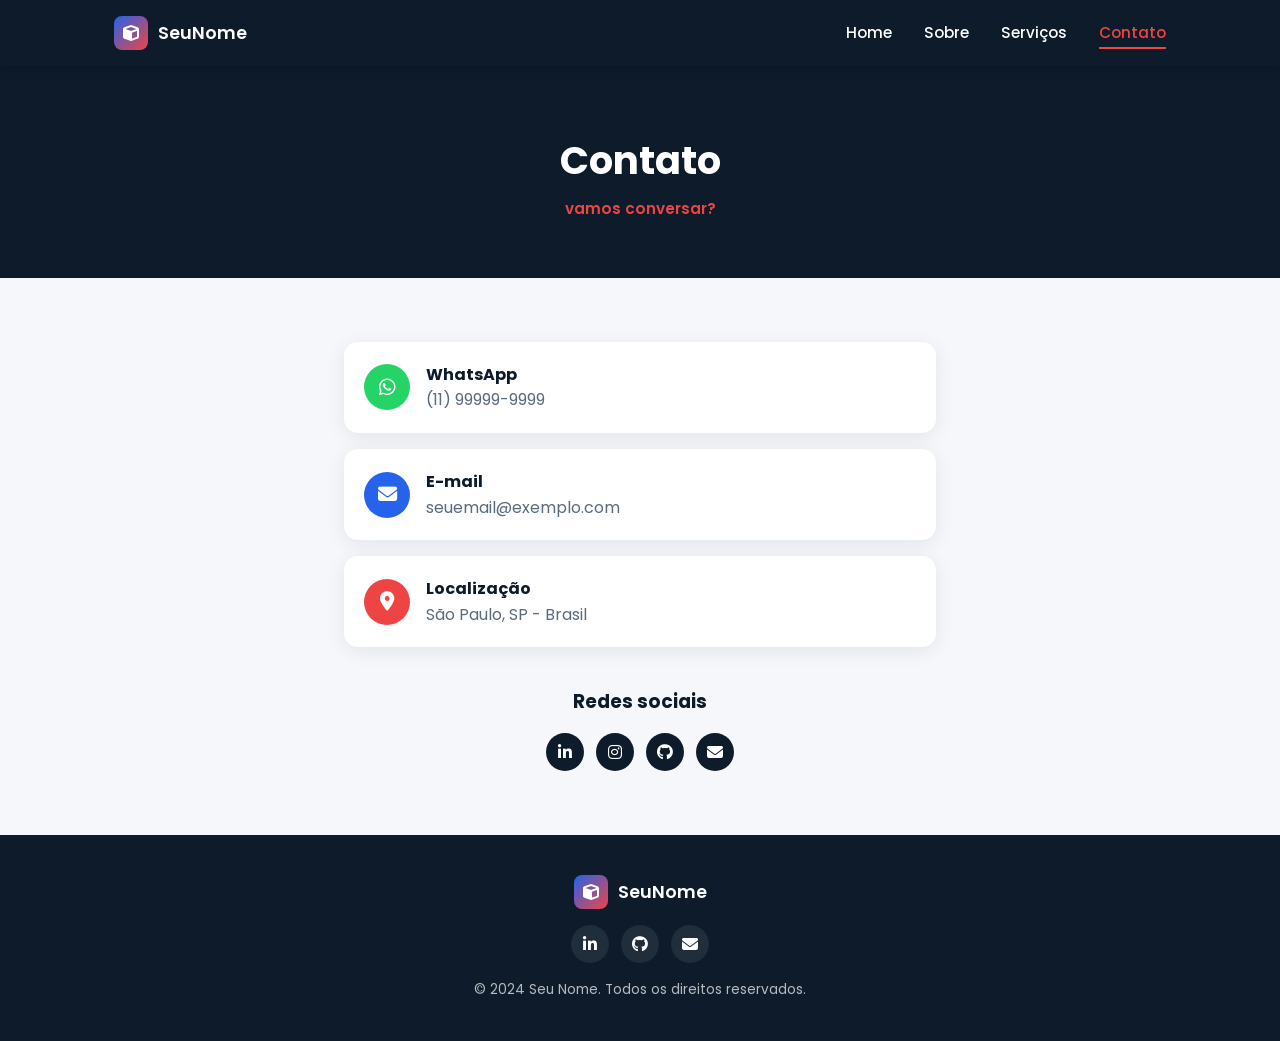
==== claude-referencia/contato.html @ 5c784d19 "atualização e manutenção de bugs" ====
<!DOCTYPE html>
<html lang="pt-BR">

<head>
  <meta charset="UTF-8">
  <meta name="viewport" content="width=device-width, initial-scale=1.0">
  <title>Contato | Seu Nome - Desenvolvedor Web</title>
  <link rel="preconnect" href="https://fonts.googleapis.com">
  <link href="https://fonts.googleapis.com/css2?family=Poppins:wght@400;500;600;700&display=swap" rel="stylesheet">
  <link rel="stylesheet" href="https://cdnjs.cloudflare.com/ajax/libs/font-awesome/6.5.1/css/all.min.css">
  <link rel="stylesheet" href="style.css">
</head>

<body>

  <header>
    <div class="header-inner">
      <a href="index.html" class="logo">
        <span class="logo-icon"><i class="fa-solid fa-cube"></i></span>
        SeuNome
      </a>
      <nav class="main-nav">
        <ul>
          <li><a href="index.html">Home</a></li>
          <li><a href="sobre.html">Sobre</a></li>
          <li><a href="servicos.html">Serviços</a></li>
          <li><a href="contato.html" class="ativo">Contato</a></li>
        </ul>
      </nav>
      <button class="menu-btn" id="menu-btn"><i class="fa-solid fa-bars"></i></button>
    </div>
    <div class="menu-mobile" id="menu-mobile">
      <a href="index.html">Home</a>
      <a href="sobre.html">Sobre</a>
      <a href="servicos.html">Serviços</a>
      <a href="contato.html" class="ativo">Contato</a>
    </div>
  </header>

  <section class="pagina-hero">
    <div class="container">
      <h1>Contato</h1>
      <span class="eyebrow">vamos conversar?</span>
    </div>
  </section>

  <section>
    <div class="container" style="max-width:640px;">
      <div style="display:flex; flex-direction:column; gap:16px; margin-bottom:40px;">

        <a href="https://wa.me/5511999999999"
          style="display:flex; align-items:center; gap:16px; background:var(--branco); border-radius:var(--raio); padding:20px; box-shadow:0 4px 20px rgba(13,27,42,0.08);">
          <span
            style="width:46px; height:46px; border-radius:50%; background:#25D366; color:#fff; display:flex; align-items:center; justify-content:center; font-size:1.2rem; flex-shrink:0;">
            <i class="fa-brands fa-whatsapp"></i>
          </span>
          <div>
            <strong>WhatsApp</strong>
            <p style="color:#5B6B7B;">(11) 99999-9999</p>
          </div>
        </a>

        <a href="mailto:seuemail@exemplo.com"
          style="display:flex; align-items:center; gap:16px; background:var(--branco); border-radius:var(--raio); padding:20px; box-shadow:0 4px 20px rgba(13,27,42,0.08);">
          <span
            style="width:46px; height:46px; border-radius:50%; background:var(--azul-claro); color:#fff; display:flex; align-items:center; justify-content:center; font-size:1.2rem; flex-shrink:0;">
            <i class="fa-solid fa-envelope"></i>
          </span>
          <div>
            <strong>E-mail</strong>
            <p style="color:#5B6B7B;">seuemail@exemplo.com</p>
          </div>
        </a>

        <div
          style="display:flex; align-items:center; gap:16px; background:var(--branco); border-radius:var(--raio); padding:20px; box-shadow:0 4px 20px rgba(13,27,42,0.08);">
          <span
            style="width:46px; height:46px; border-radius:50%; background:var(--vermelho); color:#fff; display:flex; align-items:center; justify-content:center; font-size:1.2rem; flex-shrink:0;">
            <i class="fa-solid fa-location-dot"></i>
          </span>
          <div>
            <strong>Localização</strong>
            <p style="color:#5B6B7B;">São Paulo, SP - Brasil</p>
          </div>
        </div>

      </div>

      <div style="text-align:center;">
        <h3 style="margin-bottom:16px;">Redes sociais</h3>
        <div class="social-icons" style="justify-content:center;">
          <a href="#" aria-label="LinkedIn" style="background:var(--azul-escuro);"><i
              class="fa-brands fa-linkedin-in"></i></a>
          <a href="#" aria-label="Instagram" style="background:var(--azul-escuro);"><i
              class="fa-brands fa-instagram"></i></a>
          <a href="#" aria-label="GitHub" style="background:var(--azul-escuro);"><i class="fa-brands fa-github"></i></a>
          <a href="#" aria-label="E-mail" style="background:var(--azul-escuro);"><i
              class="fa-solid fa-envelope"></i></a>
        </div>
      </div>
    </div>
  </section>

  <footer>
    <a href="index.html" class="logo">
      <span class="logo-icon"><i class="fa-solid fa-cube"></i></span>
      SeuNome
    </a>
    <div class="social-icons">
      <a href="#" aria-label="LinkedIn"><i class="fa-brands fa-linkedin-in"></i></a>
      <a href="#" aria-label="GitHub"><i class="fa-brands fa-github"></i></a>
      <a href="#" aria-label="E-mail"><i class="fa-solid fa-envelope"></i></a>
    </div>
    <p>&copy; 2024 Seu Nome. Todos os direitos reservados.</p>
  </footer>

  <script src="script.js"></script>
</body>

</html>
---- claude-referencia/style.css ----
:root {
  --azul-escuro: #0D1B2A;
  --azul: #1E3A8A;
  --azul-claro: #2563EB;
  --vermelho: #EF4444;
  --cinza: #F5F7FA;
  --branco: #FFFFFF;
  --raio: 14px;
}

* {
  box-sizing: border-box;
  margin: 0;
  padding: 0;
}

body {
  font-family: 'Poppins', sans-serif;
  background: var(--cinza);
  color: var(--azul-escuro);
  line-height: 1.6;
}

a {
  text-decoration: none;
  color: inherit;
}

ul {
  list-style: none;
}

img {
  max-width: 100%;
  display: block;
}

.container {
  max-width: 1100px;
  margin: 0 auto;
  padding: 0 24px;
}

/* ===== HEADER ===== */
header {
  background: var(--azul-escuro);
  position: sticky;
  top: 0;
  z-index: 100;
  box-shadow: 0 2px 12px rgba(0, 0, 0, 0.15);
}

.header-inner {
  display: flex;
  align-items: center;
  justify-content: space-between;
  padding: 16px 24px;
  max-width: 1100px;
  margin: 0 auto;
}

.logo {
  display: flex;
  align-items: center;
  gap: 10px;
  color: var(--branco);
  font-weight: 600;
  font-size: 1.1rem;
}

.logo-icon {
  width: 34px;
  height: 34px;
  border-radius: 8px;
  background: linear-gradient(135deg, var(--azul-claro), var(--vermelho));
  display: flex;
  align-items: center;
  justify-content: center;
  color: var(--branco);
  font-size: 1rem;
}

nav.main-nav ul {
  display: flex;
  gap: 32px;
}

nav.main-nav a {
  color: var(--branco);
  font-size: 0.95rem;
  font-weight: 500;
  padding-bottom: 4px;
  border-bottom: 2px solid transparent;
  transition: color 0.2s, border-color 0.2s;
}

nav.main-nav a:hover {
  color: var(--vermelho);
}

nav.main-nav a.ativo {
  color: var(--vermelho);
  border-color: var(--vermelho);
}

.menu-btn {
  display: none;
  background: none;
  border: none;
  color: var(--branco);
  font-size: 1.4rem;
  cursor: pointer;
}

.menu-mobile {
  display: none;
  flex-direction: column;
  gap: 20px;
  background: var(--azul-escuro);
  padding: 24px;
  position: absolute;
  top: 100%;
  right: 0;
  left: 0;
  border-top: 1px solid rgba(255, 255, 255, 0.08);
}

.menu-mobile.aberto {
  display: flex;
}

.menu-mobile a {
  color: var(--branco);
  font-size: 1rem;
  font-weight: 500;
}

.menu-mobile a.ativo {
  color: var(--vermelho);
}

@media (max-width: 720px) {
  nav.main-nav {
    display: none;
  }
  .menu-btn {
    display: block;
  }
}

/* ===== BOTÕES ===== */
.btn {
  display: inline-flex;
  align-items: center;
  justify-content: center;
  gap: 8px;
  padding: 14px 24px;
  border-radius: var(--raio);
  font-weight: 600;
  font-size: 0.95rem;
  cursor: pointer;
  border: none;
  transition: transform 0.15s ease, opacity 0.15s ease;
}

.btn:hover {
  transform: translateY(-2px);
}

.btn-primario {
  background: var(--vermelho);
  color: var(--branco);
}

.btn-secundario {
  background: transparent;
  color: var(--branco);
  border: 1.5px solid rgba(255, 255, 255, 0.4);
}

.btn-secundario:hover {
  border-color: var(--branco);
}

/* ===== ÍCONES SOCIAIS ===== */
.social-icons {
  display: flex;
  gap: 12px;
}

.social-icons a {
  width: 38px;
  height: 38px;
  border-radius: 50%;
  background: rgba(255, 255, 255, 0.08);
  display: flex;
  align-items: center;
  justify-content: center;
  color: var(--branco);
  transition: background 0.2s, transform 0.2s;
}

.social-icons a:hover {
  background: var(--azul-claro);
  transform: translateY(-3px);
}

/* ===== HERO INTERNO (topo de cada página) ===== */
.pagina-hero {
  background: var(--azul-escuro);
  color: var(--branco);
  padding: 64px 0 56px;
  text-align: center;
}

.pagina-hero h1 {
  font-size: 2.4rem;
  font-weight: 700;
}

.pagina-hero .eyebrow {
  color: var(--vermelho);
  font-weight: 600;
  font-size: 0.95rem;
  text-transform: lowercase;
  margin-top: 6px;
  display: block;
}

/* ===== SEÇÃO GERAL ===== */
section {
  padding: 64px 0;
}

/* ===== FOOTER ===== */
footer {
  background: var(--azul-escuro);
  color: rgba(255, 255, 255, 0.7);
  padding: 40px 24px;
  text-align: center;
}

footer .logo {
  justify-content: center;
  margin-bottom: 16px;
}

footer .social-icons {
  justify-content: center;
  margin: 16px 0;
}

footer p {
  font-size: 0.85rem;
}
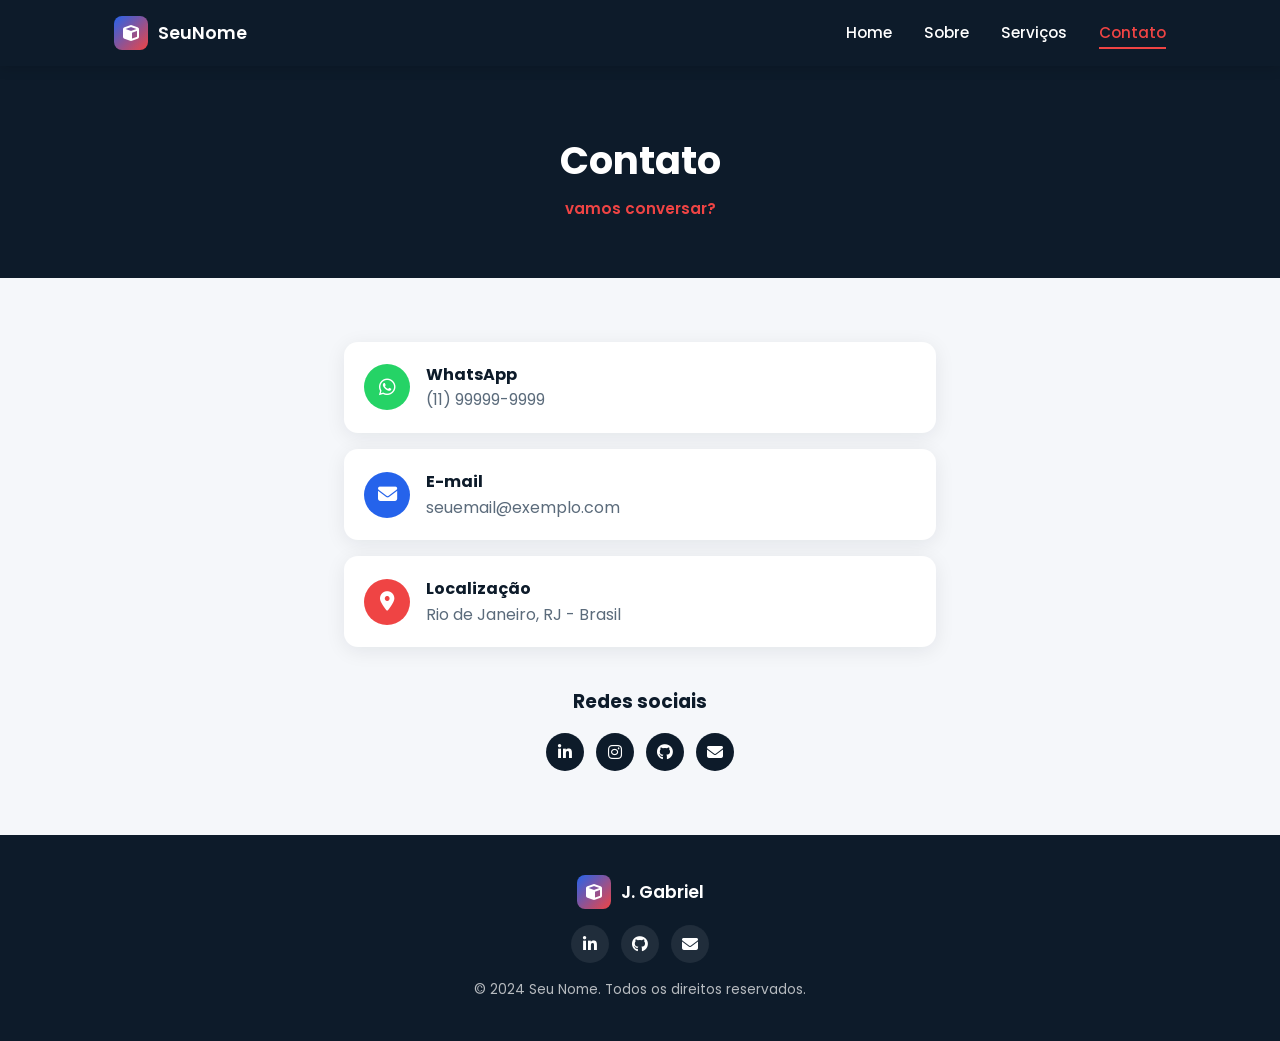
==== commit 54e9f295: "atualização e ancoragem de paginas" ====
--- a/claude-referencia/contato.html
+++ b/claude-referencia/contato.html
@@ -4,7 +4,8 @@
 <head>
   <meta charset="UTF-8">
   <meta name="viewport" content="width=device-width, initial-scale=1.0">
-  <title>Contato | Seu Nome - Desenvolvedor Web</title>
+  <title>Contato | Gabriel - Desenvolvedor Web</title>
+
   <link rel="preconnect" href="https://fonts.googleapis.com">
   <link href="https://fonts.googleapis.com/css2?family=Poppins:wght@400;500;600;700&display=swap" rel="stylesheet">
   <link rel="stylesheet" href="https://cdnjs.cloudflare.com/ajax/libs/font-awesome/6.5.1/css/all.min.css">
@@ -21,8 +22,8 @@
       </a>
       <nav class="main-nav">
         <ul>
-          <li><a href="index.html">Home</a></li>
-          <li><a href="sobre.html">Sobre</a></li>
+          <li><a href="../index.html">Home</a></li>
+          <li><a href="../pages/about.html">Sobre</a></li>
           <li><a href="servicos.html">Serviços</a></li>
           <li><a href="contato.html" class="ativo">Contato</a></li>
         </ul>
@@ -30,8 +31,8 @@
       <button class="menu-btn" id="menu-btn"><i class="fa-solid fa-bars"></i></button>
     </div>
     <div class="menu-mobile" id="menu-mobile">
-      <a href="index.html">Home</a>
-      <a href="sobre.html">Sobre</a>
+      <a href="../index.html">Home</a>
+      <a href="../pages/about.html">Sobre</a>
       <a href="servicos.html">Serviços</a>
       <a href="contato.html" class="ativo">Contato</a>
     </div>
@@ -48,7 +49,7 @@
     <div class="container" style="max-width:640px;">
       <div style="display:flex; flex-direction:column; gap:16px; margin-bottom:40px;">
 
-        <a href="https://wa.me/5511999999999"
+        <a href="https://wa.me/qr/TRRCXRZZUQHJL1"
           style="display:flex; align-items:center; gap:16px; background:var(--branco); border-radius:var(--raio); padding:20px; box-shadow:0 4px 20px rgba(13,27,42,0.08);">
           <span
             style="width:46px; height:46px; border-radius:50%; background:#25D366; color:#fff; display:flex; align-items:center; justify-content:center; font-size:1.2rem; flex-shrink:0;">
@@ -60,7 +61,7 @@
           </div>
         </a>
 
-        <a href="mailto:seuemail@exemplo.com"
+        <a href="mailto:imgabrielsousa2@gmail.com"
           style="display:flex; align-items:center; gap:16px; background:var(--branco); border-radius:var(--raio); padding:20px; box-shadow:0 4px 20px rgba(13,27,42,0.08);">
           <span
             style="width:46px; height:46px; border-radius:50%; background:var(--azul-claro); color:#fff; display:flex; align-items:center; justify-content:center; font-size:1.2rem; flex-shrink:0;">
@@ -80,7 +81,7 @@
           </span>
           <div>
             <strong>Localização</strong>
-            <p style="color:#5B6B7B;">São Paulo, SP - Brasil</p>
+            <p style="color:#5B6B7B;">Rio de Janeiro, RJ - Brasil</p>
           </div>
         </div>
 
@@ -89,13 +90,18 @@
       <div style="text-align:center;">
         <h3 style="margin-bottom:16px;">Redes sociais</h3>
         <div class="social-icons" style="justify-content:center;">
-          <a href="#" aria-label="LinkedIn" style="background:var(--azul-escuro);"><i
-              class="fa-brands fa-linkedin-in"></i></a>
-          <a href="#" aria-label="Instagram" style="background:var(--azul-escuro);"><i
-              class="fa-brands fa-instagram"></i></a>
-          <a href="#" aria-label="GitHub" style="background:var(--azul-escuro);"><i class="fa-brands fa-github"></i></a>
-          <a href="#" aria-label="E-mail" style="background:var(--azul-escuro);"><i
-              class="fa-solid fa-envelope"></i></a>
+          <a href="https://www.linkedin.com/in/gabriel-sousa-07b2603ab" aria-label="LinkedIn" style="background:var(--azul-escuro);">
+            <i class="fa-brands fa-linkedin-in"></i>
+          </a>
+          <a href="https://www.instagram.com/sousa_g4b" aria-label="Instagram" style="background:var(--azul-escuro);">
+            <i class="fa-brands fa-instagram"></i>
+          </a>
+          <a href="https://github.com/joaogabrielsousa" aria-label="GitHub" style="background:var(--azul-escuro);">
+            <i class="fa-brands fa-github"></i>
+          </a>
+          <a href="mailto:imgabrielsousa2@gmail.com" aria-label="E-mail" style="background:var(--azul-escuro);">
+            <i class="fa-solid fa-envelope"></i>
+          </a>
         </div>
       </div>
     </div>
@@ -104,12 +110,12 @@
   <footer>
     <a href="index.html" class="logo">
       <span class="logo-icon"><i class="fa-solid fa-cube"></i></span>
-      SeuNome
+      J. Gabriel
     </a>
     <div class="social-icons">
       <a href="#" aria-label="LinkedIn"><i class="fa-brands fa-linkedin-in"></i></a>
       <a href="#" aria-label="GitHub"><i class="fa-brands fa-github"></i></a>
-      <a href="#" aria-label="E-mail"><i class="fa-solid fa-envelope"></i></a>
+      <a href="mailto:imgabrielsousa2@gmail.com" aria-label="E-mail"><i class="fa-solid fa-envelope"></i></a>
     </div>
     <p>&copy; 2024 Seu Nome. Todos os direitos reservados.</p>
   </footer>
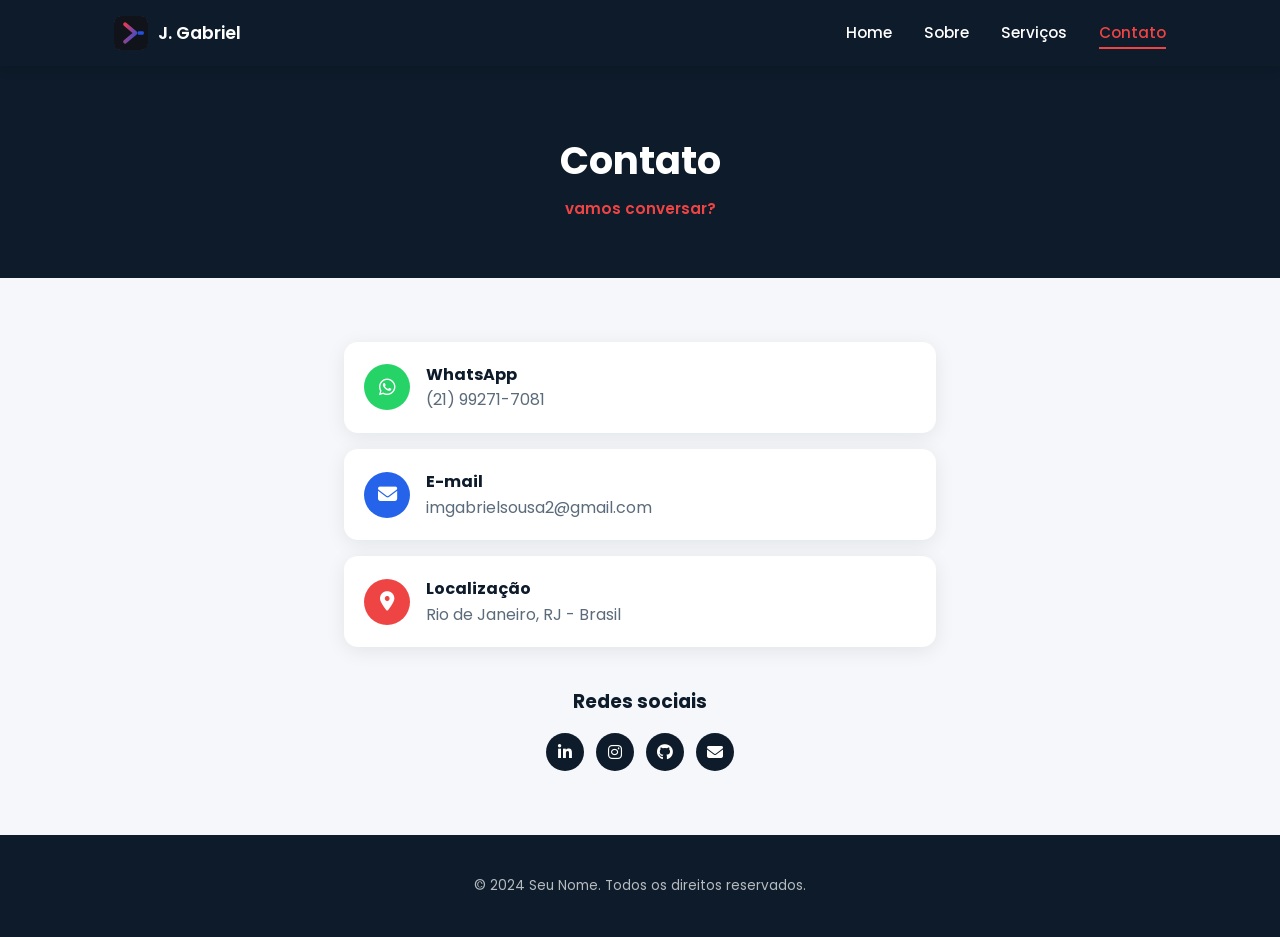
==== commit 7f6ac877: "atualizando estilos e infos" ====
--- a/claude-referencia/contato.html
+++ b/claude-referencia/contato.html
@@ -17,8 +17,10 @@
   <header>
     <div class="header-inner">
       <a href="index.html" class="logo">
-        <span class="logo-icon"><i class="fa-solid fa-cube"></i></span>
-        SeuNome
+        <span class="logo-icon">
+          <img src="../assets/image/logos/jg-icone.svg" alt="logotipo">
+        </span>
+        J. Gabriel
       </a>
       <nav class="main-nav">
         <ul>
@@ -57,7 +59,7 @@
           </span>
           <div>
             <strong>WhatsApp</strong>
-            <p style="color:#5B6B7B;">(11) 99999-9999</p>
+            <p style="color:#5B6B7B;">(21) 99271-7081</p>
           </div>
         </a>
 
@@ -69,7 +71,7 @@
           </span>
           <div>
             <strong>E-mail</strong>
-            <p style="color:#5B6B7B;">seuemail@exemplo.com</p>
+            <p style="color:#5B6B7B;">imgabrielsousa2@gmail.com</p>
           </div>
         </a>
 
@@ -90,7 +92,8 @@
       <div style="text-align:center;">
         <h3 style="margin-bottom:16px;">Redes sociais</h3>
         <div class="social-icons" style="justify-content:center;">
-          <a href="https://www.linkedin.com/in/gabriel-sousa-07b2603ab" aria-label="LinkedIn" style="background:var(--azul-escuro);">
+          <a href="https://www.linkedin.com/in/gabriel-sousa-07b2603ab" aria-label="LinkedIn"
+            style="background:var(--azul-escuro);">
             <i class="fa-brands fa-linkedin-in"></i>
           </a>
           <a href="https://www.instagram.com/sousa_g4b" aria-label="Instagram" style="background:var(--azul-escuro);">
@@ -108,15 +111,6 @@
   </section>
 
   <footer>
-    <a href="index.html" class="logo">
-      <span class="logo-icon"><i class="fa-solid fa-cube"></i></span>
-      J. Gabriel
-    </a>
-    <div class="social-icons">
-      <a href="#" aria-label="LinkedIn"><i class="fa-brands fa-linkedin-in"></i></a>
-      <a href="#" aria-label="GitHub"><i class="fa-brands fa-github"></i></a>
-      <a href="mailto:imgabrielsousa2@gmail.com" aria-label="E-mail"><i class="fa-solid fa-envelope"></i></a>
-    </div>
     <p>&copy; 2024 Seu Nome. Todos os direitos reservados.</p>
   </footer>
 
